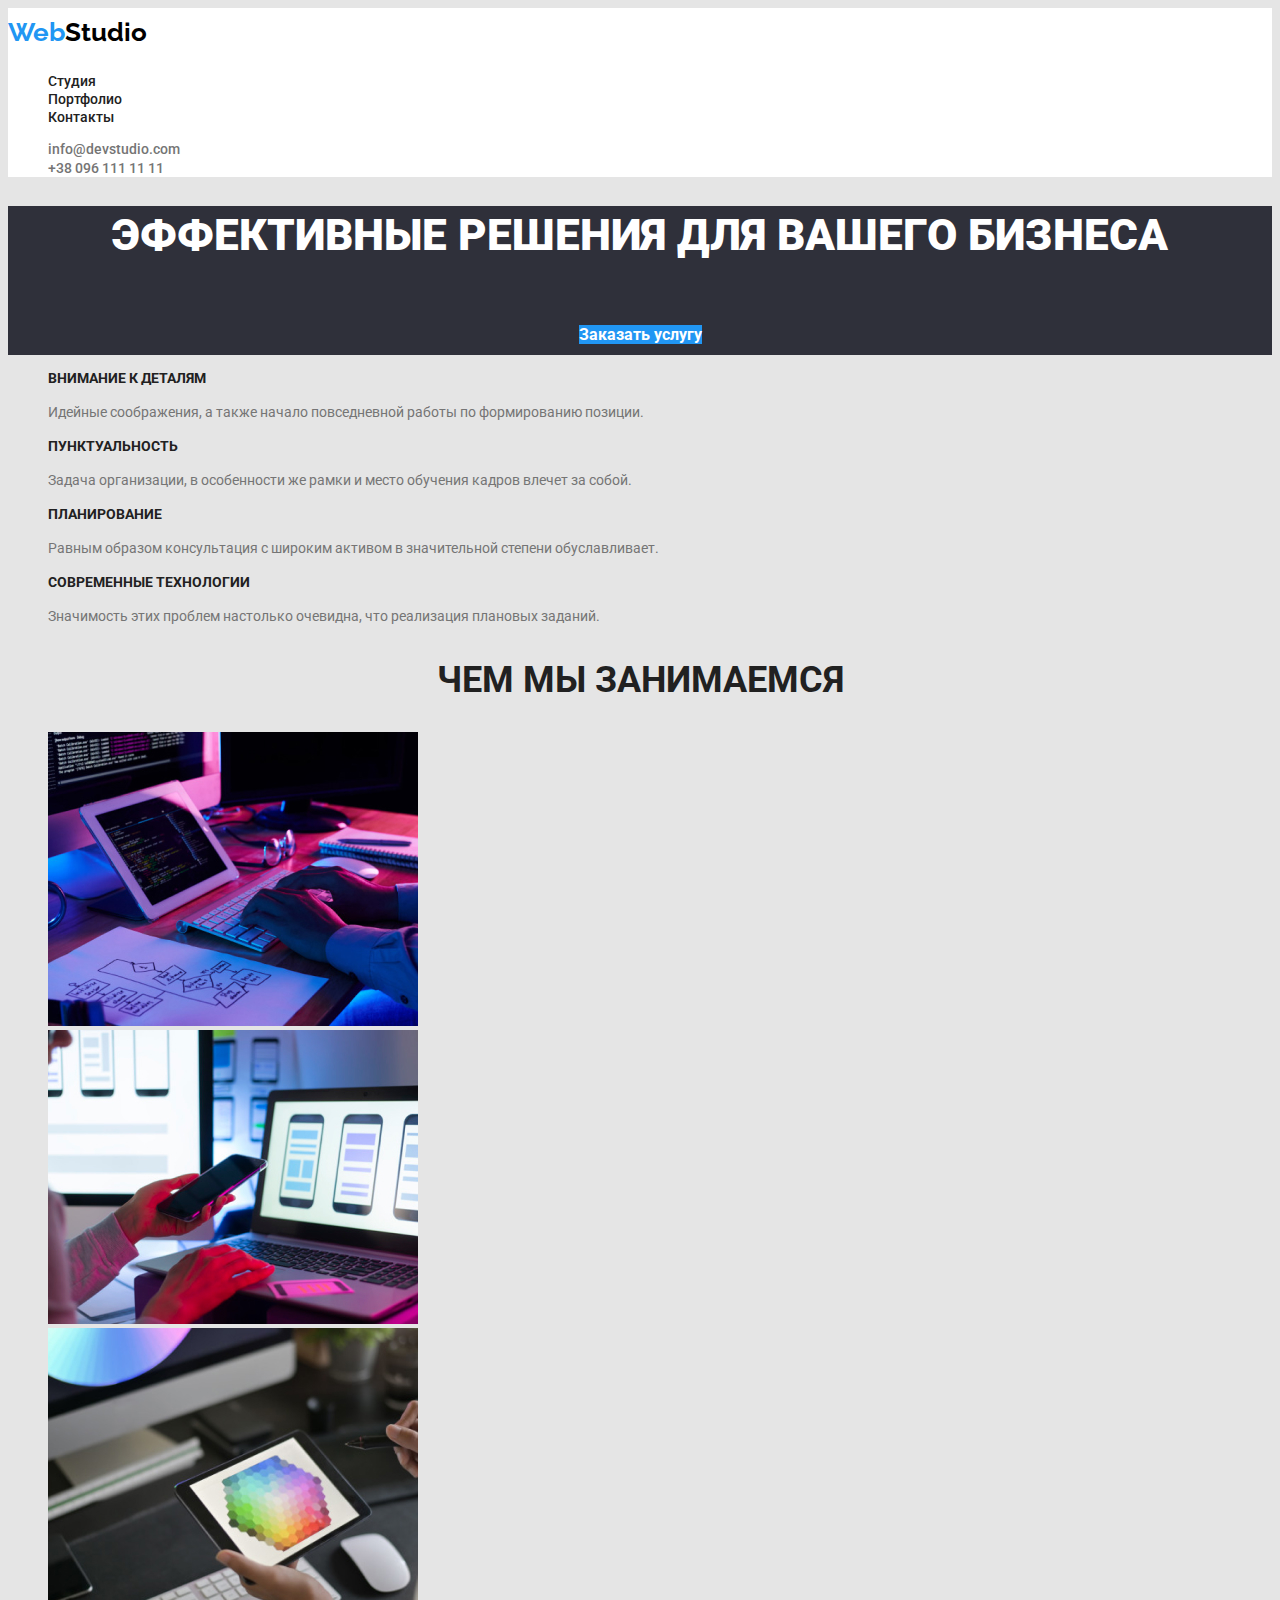
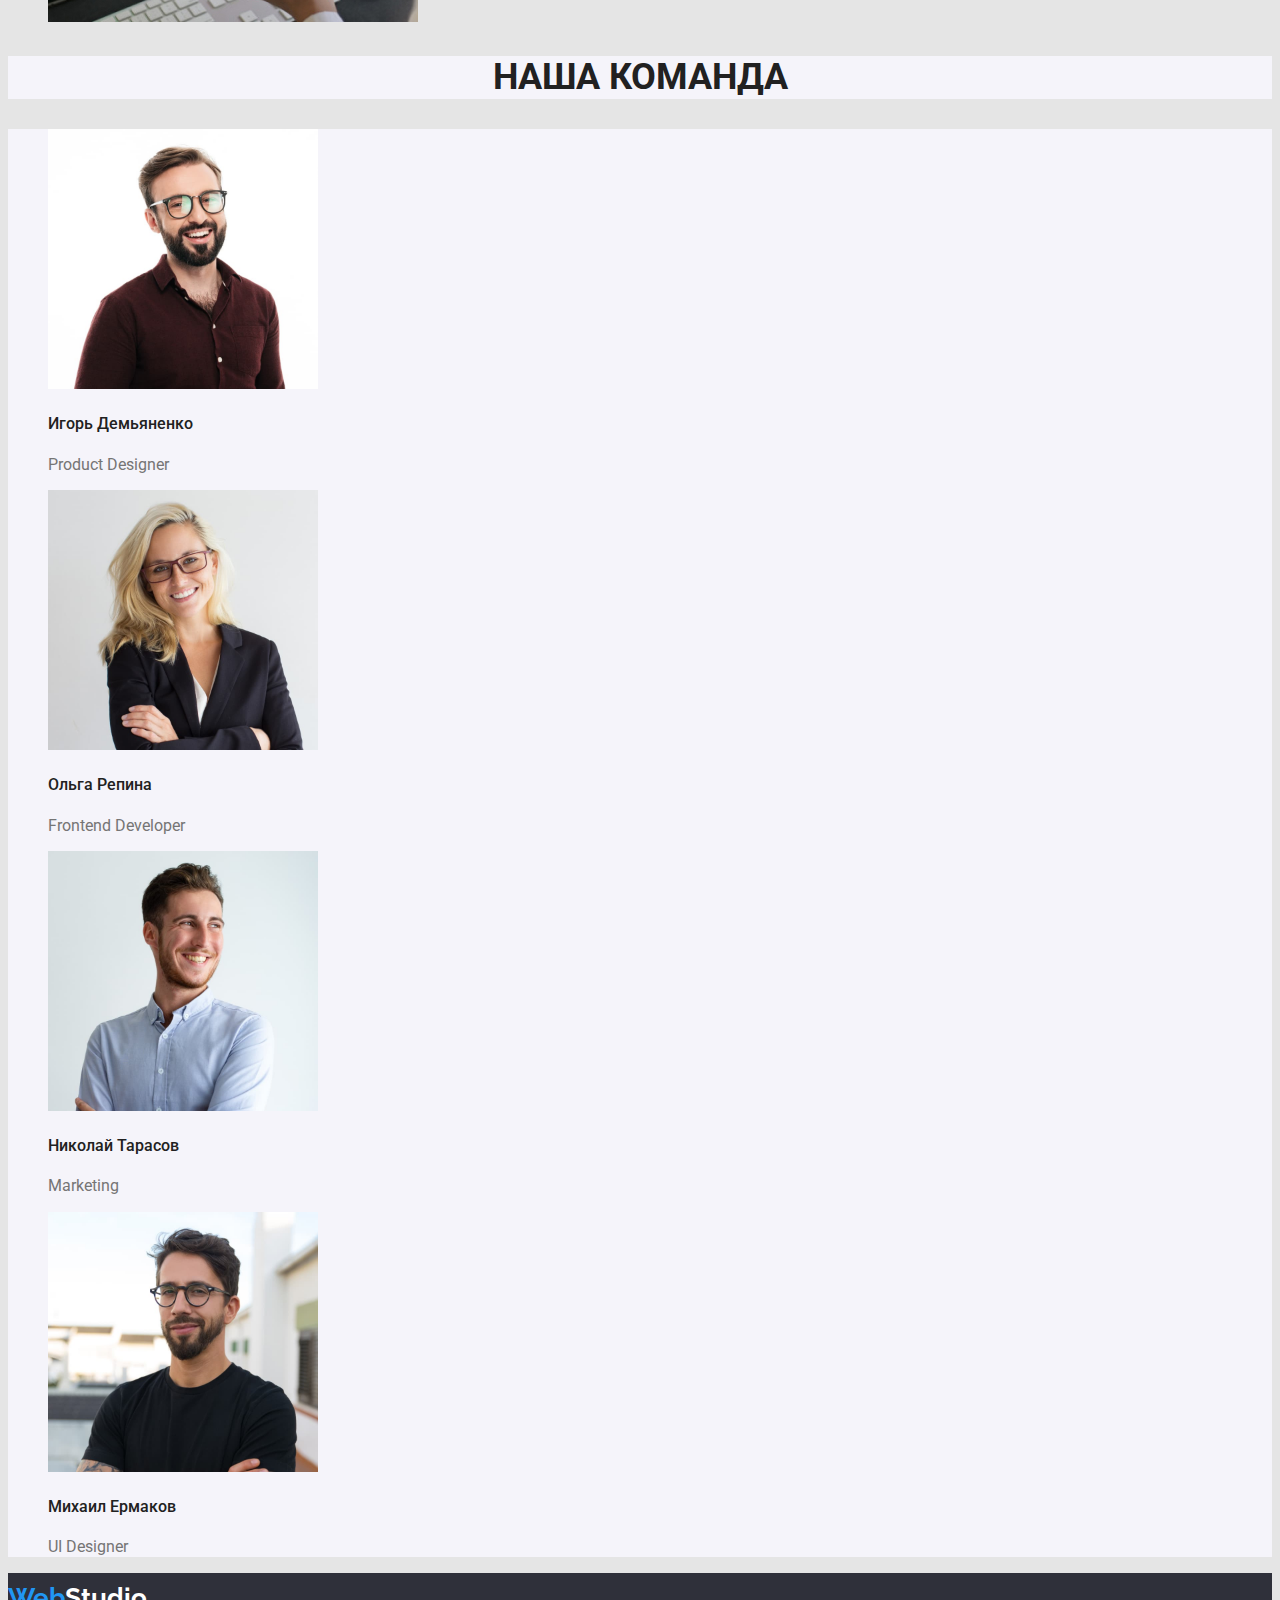
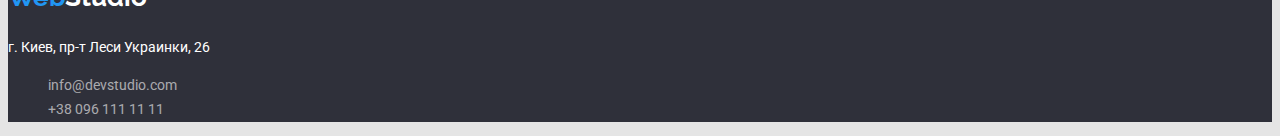
==== index.html @ ae215263 "clone" ====
<!DOCTYPE html>
<html lang="en">
<head>
    <meta charset="UTF-8">
    <meta name="viewport" content="width=device-width, initial-scale=1.0">
    <link rel="preconnect" href="https://fonts.gstatic.com">
    <link href="https://fonts.googleapis.com/css2?family=Roboto:wght@400;500;700;900&display=swap" rel="stylesheet">
    <link rel="preconnect" href="https://fonts.gstatic.com">
    <link href="https://fonts.googleapis.com/css2?family=Raleway:wght@700&display=swap" rel="stylesheet">
    <link rel="stylesheet" href="./css/main.css">
    <title>Document</title>
</head>
<body class="body">
    <!--main container-->
 
    <header class="page-header">
        
       <nav>
         <a href="./index.html" class="logo"><span class="logo-word"> Web</span>Studio</a>

            <ul>
                    
                 <li><a class="link" href="./index.html"> Студия</a></li>  
                 <li><a class="link" href="./portfolio.html"> Портфолио</a></li> 
                 <li><a class="link" href="#">Контакты</a> </li>
             </ul>

      </nav>


            <ul>
             <li><a class="link nav" href="mailto:info@devstudio.com"> info@devstudio.com</a></li>
             <li><a class="link nav" href="tel:+380961111111"> +38 096 111 11 11</a></li>
            </ul>

    </header>


    <main>
                 <!--hero-->
                
         <section class="hero">
         <h1 class="title-hero">ЭФФЕКТИВНЫЕ РЕШЕНИЯ ДЛЯ ВАШЕГО БИЗНЕСА</h1>
          <a class="hero-link" href="#">Заказать услугу</a>
         </section>

       
                  <section class="tasks">
                      <h2 class="visually-hidden">Приоритеты</h2>
                      <ul >
       
                           <li>
                           <h3 class="title-tasks">Внимание к деталям</h3>
                           <p class="main-task">Идейные соображения, а также начало повседневной работы по формированию позиции.</p>
                           </li>
       
       
                           <li>
                           <h3 class="title-tasks">Пунктуальность</h3>
                           <p class="main-task">Задача организации, в особенности же рамки и место обучения кадров влечет за собой.</p>
                           </li>
       
                           <li>
                           <h3 class="title-tasks">Планирование</h3>
                           <p class="main-task">Равным образом консультация с широким активом в значительной степени обуславливает.</p>
                           </li>
       
                           <li>
                           <h3 class="title-tasks">Современные технологии</h3>
                           <p class="main-task">Значимость этих проблем настолько очевидна, что реализация плановых заданий.</p>
                           </li>
       
                           
                      </ul>
                  </section>
       
                     
       
       
                <section>
                    <h2 class="title">Чем мы занимаемся</h2>
                    <ul>
                    <li><img src="./images/box-1.jpg" alt="main tasks" width="370"></li>
                    <li><img src="./images/box-2.jpg" alt="main tasks" width="370"></li>
                    <li><img src="./images/box-3.jpg" alt="main tasks" width="370"></li>

                </ul>
       
                </section>
             
                <!--team-->
                
                    <h2 class="title team">Наша команда</h2>
       
                       <section class="title-team">
                           <ul>
                           
                               <li>
                               <img src="./images/Игорь-Демьяненко.jpg" alt="team card" width="270">
                               <h4 class="team-name">Игорь Демьяненко</h4>
                               <p class="team-job">Product Designer</p>
                              </li>
       
                              <li>
                               <img src="./images/Ольга-Репина.jpg" alt="team card" width="270">
                               <h4 class="team-name">Ольга Репина</h4>
                               <p class="team-job">Frontend Developer</p>
                              </li>
       
                              <li>
                               <img src="./images/Николай-Тарасов.jpg" alt="team card" width="270">
                               <h4 class="team-name">Николай Тарасов</h4>
                               <p class="team-job">Marketing</p>
                               </li>
       
                               <li>
                               <img src="./images/Михаил-Ермаков.jpg" alt="team card" width="270">
                               <h4 class="team-name">Михаил Ермаков</h4>
                               <p class="team-job">UI Designer</p>
                              </li>
       
                          </ul>
       
                        </section>


    </main>
 <!--basement-->
    <footer class="basement">

        
        <a href="./index.html" class="logo-basement"><span class="logo-word"> Web</span>Studio</a>

            <address>
                 
                 <p><a class="address" href="#">г. Киев, пр-т Леси Украинки, 26 </a></p>
                 
            </address>
            
            <ul>      
              <li> <a class="info" href="mailto:info@devstudio.com"> info@devstudio.com</a></li>
              
              <li> <a class="info" href="tel:+380961111111"> +38 096 111 11 11</a>   </li>      
             </ul>    
            
             
   </footer>

    
</body>
</html>
---- css/main.css ----
/* 
headder background: #FFFFFF;
body background: #E5E5E5;
team background: #F5F4FA;
footer background: #2F303A;
заголовки  background: #212121;
описание background: #757575;
logo background: #2196F3;
background: #2F303A;
hover,focus: #2196F3


*/

:root {
  --main-color-body: #E5E5E5;
  --main-color-title: #212121;  
  --main-color-text: #757575;
  --main-color-header: #FFFFFF;
  --main-color-footer: #2F303A;
  --hover-focus: #2196F3;
  --team-bcg: #F5F4FA;
}


/* body */
.body {
  background-color: var(--main-color-body);
  color: var(--main-color-title);
  font-family: Roboto, sans-serif;

}

.visually-hidden {
  position: absolute;
  width: 1px;
  height: 1px;
  margin: -1px;
  border: 0;
  padding: 0;
  
  white-space: nowrap;
  clip-path: inset(100%);
  clip: rect(0 0 0 0);
  overflow: hidden;
}

ul {
  list-style: none;
}

/* header */
.page-header {
  background-color: var(--main-color-header);
    
  font-weight: 500;
  font-size: 14px;
  line-height: 1.3;
}

.link {
  color: var(--main-color-title);
  text-decoration: none;
  font-family: Roboto, sans-serif;
}

.nav {
  color: var(--main-color-text);
}

.link:hover, .link:focus {
  color: var(--hover-focus);
}

.logo {
  color: #000000;
  font-family: Raleway, sans-serif;
  font-weight: 700;
  font-size: 26px;
  line-height: 1.92;
  text-decoration: none;
}

.logo-word {
  color: var(--hover-focus);
}

/* footer */
.basement {
  background-color: var(--main-color-footer);

  font-weight: 400;
  font-size: 14px;
  line-height: 1.71;
 
}

.address {
  color: var(--main-color-header);
  
  font-size: 14px;
  line-height: 1.71;
  font-style: normal;
  text-decoration: none;
}
  
.info {
  color: rgba(255, 255, 255, 0.6);

  font-size: 14px;
  line-height: 1.71;
  text-decoration: none;
}
.logo-basement {
  color: #FFFFFF;
  font-family: Raleway, sans-serif;
  font-weight: 700;
  font-size: 26px;
  line-height: 1.92;
  text-decoration: none;
}

/* main */
.hero,
.title-hero {
  color: var(--main-color-header);
  background-color: #2F303A;
 
  font-family: 'Roboto', sans-serif;

  font-weight: 900;
  font-size: 44px;
  line-height: 1.36;
  text-align: center
}
.team {
  background-color: var(--team-bcg);
}

.button {
  color: var(--main-color-header);
  background-color: var(--hover-focus);
 
  font-weight: bold;
  font-size: 16px;
  line-height: 1.87;
 
}

.hero-link {
  color: var(--main-color-header);
  background-color: var(--hover-focus);
 
  font-weight: bold;
  font-size: 16px;
  line-height: 1.87;
  text-decoration: none;
}

.title {
  font-weight: 700;
  font-size: 36px;
  line-height: 1.2;
  text-align: center;

  text-transform: uppercase;
}

.title-tasks {
  font-weight: 700;
  font-size: 14px;
  line-height: 1.14;

  text-transform: uppercase;
}

.main-task {
  color: var(--main-color-text);

  font-weight: 400;
  font-size: 14px;
  line-height: 1.71;
}

.title-team {
  background-color: var(--team-bcg);
}

.team-name {
  font-weight: 500;
  font-size: 16px;
  line-height: 1.2;
}

.team-job {
  color: var(--main-color-text);

  font-size: 16px;
  line-height: 1.2;
}

.btn:hover, .btn:focus {
color: var(--main-color-header) ;
background-color: var(--hover-focus);
}

.btn {
  color: var(--main-color-title);
  background-color: var(--team-bcg);
  text-align: center;
  font-weight: 500;
  font-size: 16px;
  line-height: 1.62;
  font-family: Roboto, sans-serif;
}

.title-works {
  color: var(--main-color-title);
  font-weight: 700;
  font-size: 18px;
  line-height: 2;
}
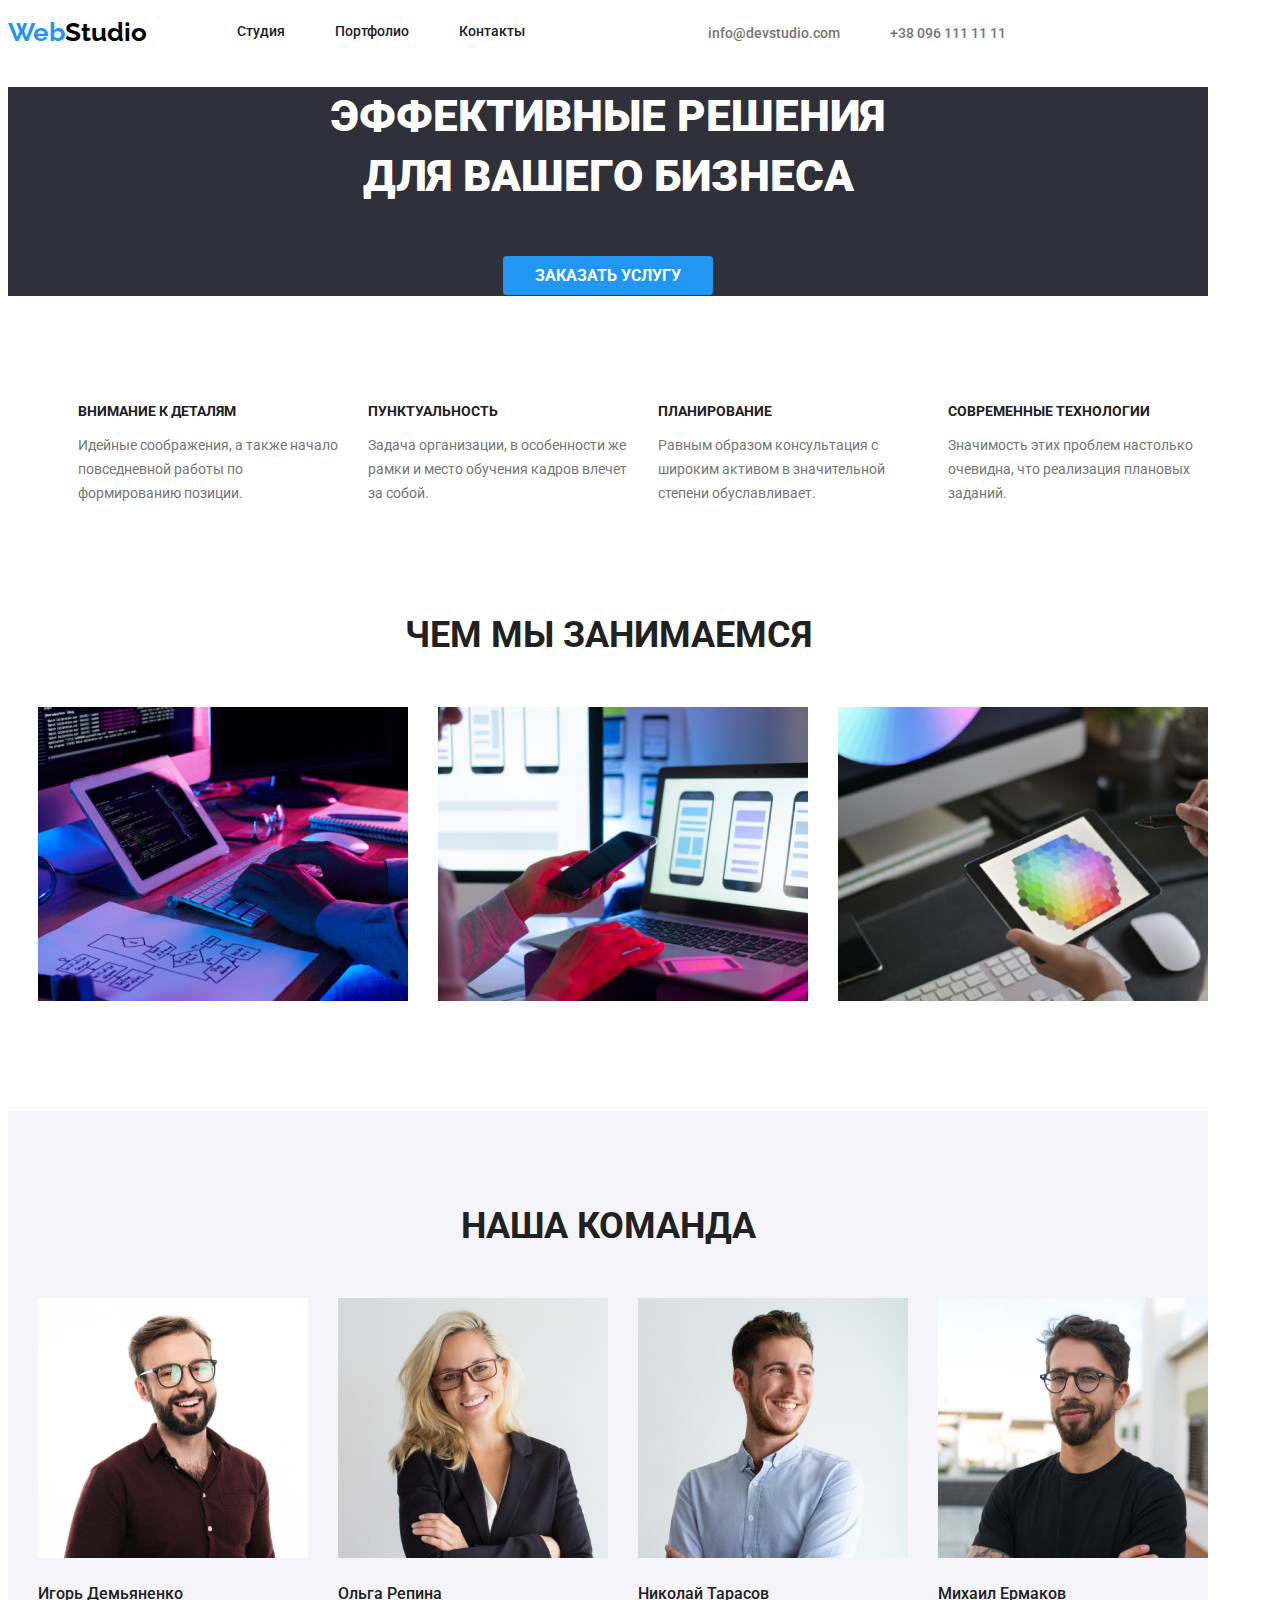
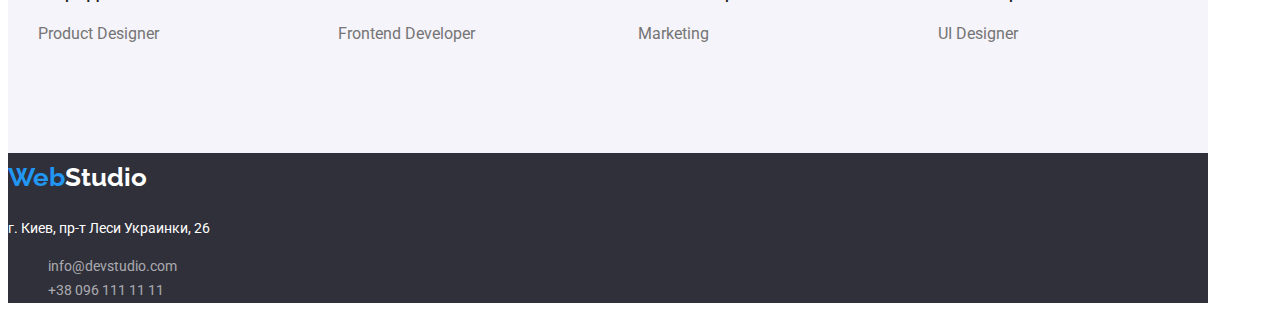
==== commit e253c01e: "all style for index" ====
--- a/index.html
+++ b/index.html
@@ -15,22 +15,22 @@
  
     <header class="page-header">
         
-       <nav>
+       <nav class="main-nav">
          <a href="./index.html" class="logo"><span class="logo-word"> Web</span>Studio</a>
 
-            <ul>
+            <ul class="site-nav">
                     
                  <li><a class="link" href="./index.html"> Студия</a></li>  
                  <li><a class="link" href="./portfolio.html"> Портфолио</a></li> 
                  <li><a class="link" href="#">Контакты</a> </li>
-             </ul>
+           </ul>
 
       </nav>
 
 
-            <ul>
-             <li><a class="link nav" href="mailto:info@devstudio.com"> info@devstudio.com</a></li>
-             <li><a class="link nav" href="tel:+380961111111"> +38 096 111 11 11</a></li>
+            <ul class="site-nav nav-auth">
+             <li><a class="link auth" href="mailto:info@devstudio.com"> info@devstudio.com</a></li>
+             <li><a class="link auth" href="tel:+380961111111"> +38 096 111 11 11</a></li>
             </ul>
 
     </header>
@@ -40,32 +40,32 @@
                  <!--hero-->
                 
          <section class="hero">
-         <h1 class="title-hero">ЭФФЕКТИВНЫЕ РЕШЕНИЯ ДЛЯ ВАШЕГО БИЗНЕСА</h1>
+         <h1 class="title-hero">Эффективные решения <br> для вашего бизнеса</h1>
           <a class="hero-link" href="#">Заказать услугу</a>
          </section>
 
        
                   <section class="tasks">
                       <h2 class="visually-hidden">Приоритеты</h2>
-                      <ul >
+                      <ul class="display-tasks">
        
-                           <li>
+                           <li class="priority-tasks">
                            <h3 class="title-tasks">Внимание к деталям</h3>
                            <p class="main-task">Идейные соображения, а также начало повседневной работы по формированию позиции.</p>
                            </li>
        
        
-                           <li>
+                           <li class="priority-tasks">
                            <h3 class="title-tasks">Пунктуальность</h3>
                            <p class="main-task">Задача организации, в особенности же рамки и место обучения кадров влечет за собой.</p>
                            </li>
        
-                           <li>
+                           <li class="priority-tasks">
                            <h3 class="title-tasks">Планирование</h3>
                            <p class="main-task">Равным образом консультация с широким активом в значительной степени обуславливает.</p>
                            </li>
        
-                           <li>
+                           <li class="priority-tasks">
                            <h3 class="title-tasks">Современные технологии</h3>
                            <p class="main-task">Значимость этих проблем настолько очевидна, что реализация плановых заданий.</p>
                            </li>
@@ -77,44 +77,44 @@
                      
        
        
-                <section>
+                <section class="works">
                     <h2 class="title">Чем мы занимаемся</h2>
-                    <ul>
-                    <li><img src="./images/box-1.jpg" alt="main tasks" width="370"></li>
-                    <li><img src="./images/box-2.jpg" alt="main tasks" width="370"></li>
-                    <li><img src="./images/box-3.jpg" alt="main tasks" width="370"></li>
+                    <ul class="display-works">
+                    <li class="work"><img src="./images/box-1.jpg" alt=""></li>
+                    <li class="work"><img src="./images/box-2.jpg" alt=""></li>
+                    <li class="work"><img src="./images/box-3.jpg" alt=""></li>
 
                 </ul>
        
                 </section>
              
                 <!--team-->
-                
-                    <h2 class="title team">Наша команда</h2>
        
-                       <section class="title-team">
-                           <ul>
+                       <section class="container-team">
+                        <h2 class="team">Наша команда</h2>
                            
-                               <li>
-                               <img src="./images/Игорь-Демьяненко.jpg" alt="team card" width="270">
+                            <ul class="title-team">
+                           
+                               <li class="teamates">
+                               <img src="./images/Игорь-Демьяненко.jpg" alt="" width="270">
                                <h4 class="team-name">Игорь Демьяненко</h4>
                                <p class="team-job">Product Designer</p>
                               </li>
        
-                              <li>
-                               <img src="./images/Ольга-Репина.jpg" alt="team card" width="270">
+                              <li class="teamates">
+                               <img src="./images/Ольга-Репина.jpg" alt="" width="270">
                                <h4 class="team-name">Ольга Репина</h4>
                                <p class="team-job">Frontend Developer</p>
                               </li>
        
-                              <li>
-                               <img src="./images/Николай-Тарасов.jpg" alt="team card" width="270">
+                              <li class="teamates">
+                               <img src="./images/Николай-Тарасов.jpg" alt="" width="270">
                                <h4 class="team-name">Николай Тарасов</h4>
                                <p class="team-job">Marketing</p>
                                </li>
        
-                               <li>
-                               <img src="./images/Михаил-Ермаков.jpg" alt="team card" width="270">
+                               <li class="teamates">
+                               <img src="./images/Михаил-Ермаков.jpg" alt="" width="270">
                                <h4 class="team-name">Михаил Ермаков</h4>
                                <p class="team-job">UI Designer</p>
                               </li>
--- a/css/main.css
+++ b/css/main.css
@@ -22,15 +22,6 @@
   --team-bcg: #F5F4FA;
 }
 
-
-/* body */
-.body {
-  background-color: var(--main-color-body);
-  color: var(--main-color-title);
-  font-family: Roboto, sans-serif;
-
-}
-
 .visually-hidden {
   position: absolute;
   width: 1px;
@@ -49,6 +40,17 @@
   list-style: none;
 }
 
+/* body */
+.body {
+  background-color: var(--main-color-header);
+  color: var(--main-color-title);
+  font-family: Roboto, sans-serif;
+
+  width: 1200px;
+}
+
+
+
 /* header */
 .page-header {
   background-color: var(--main-color-header);
@@ -56,16 +58,36 @@
   font-weight: 500;
   font-size: 14px;
   line-height: 1.3;
+  display: flex;
+  align-items:  center;
+}
+.main-nav {
+  display: flex;
+  margin-right: 93px;
 }
 
 .link {
+ 
   color: var(--main-color-title);
   text-decoration: none;
   font-family: Roboto, sans-serif;
-}
-
-.nav {
+  margin-left: 50px;
+  
+}
+
+.site-nav{
+  display: flex;
+  margin-right: auto;
+}
+
+.nav-auth{
+  justify-content: flex-end;
+}
+.auth {
   color: var(--main-color-text);
+ 
+  
+ 
 }
 
 .link:hover, .link:focus {
@@ -85,6 +107,8 @@
   color: var(--hover-focus);
 }
 
+
+
 /* footer */
 .basement {
   background-color: var(--main-color-footer);
@@ -93,6 +117,7 @@
   font-size: 14px;
   line-height: 1.71;
  
+ 
 }
 
 .address {
@@ -111,6 +136,7 @@
   line-height: 1.71;
   text-decoration: none;
 }
+
 .logo-basement {
   color: #FFFFFF;
   font-family: Raleway, sans-serif;
@@ -119,6 +145,8 @@
   line-height: 1.92;
   text-decoration: none;
 }
+
+
 
 /* main */
 .hero,
@@ -131,7 +159,9 @@
   font-weight: 900;
   font-size: 44px;
   line-height: 1.36;
-  text-align: center
+  text-align: center;
+  /* width: 1600px;  */
+  text-transform: uppercase;
 }
 .team {
   background-color: var(--team-bcg);
@@ -155,6 +185,15 @@
   font-size: 16px;
   line-height: 1.87;
   text-decoration: none;
+
+  border-radius: 4px;
+ padding: 10px 32px;
+}
+
+.display-tasks,
+.display-works {
+  display: flex;
+
 }
 
 .title {
@@ -164,14 +203,32 @@
   text-align: center;
 
   text-transform: uppercase;
-}
+
+  margin: 0;
+  padding-top: 94px;
+}
+
+.display-tasks {
+  padding-top: 94px;
+  margin: 0;
+
+}
+
+.priority-tasks {
+ 
+  margin-left: 30px;
+  width: 270px;
+  flex-direction: row; 
+}
+
 
 .title-tasks {
   font-weight: 700;
   font-size: 14px;
   line-height: 1.14;
-
+  margin-bottom: 10px;
   text-transform: uppercase;
+  
 }
 
 .main-task {
@@ -182,8 +239,50 @@
   line-height: 1.71;
 }
 
+.display-works {
+  padding: 0;
+  margin-top: 50px;
+  padding-bottom: 94px;
+}
+
+.work{
+  margin-left: 30px;
+  display: flex; 
+}
+
+
+.container-team {
+  background-color: var(--team-bcg);
+}
+
+.team {
+ 
+ margin: 0;
+
+ font-weight: 700;
+ font-size: 36px;
+ line-height: 1.2;
+ text-align: center;
+
+ text-transform: uppercase;
+ padding-top: 94px;
+
+ 
+}
+
 .title-team {
   background-color: var(--team-bcg);
+ display: flex;
+  padding: 0;
+  margin: 0;
+  padding-top: 50px ; 
+  padding-bottom: 94px;
+}
+
+.teamates {
+  display: block;
+  margin-left: 30px;
+ 
 }
 
 .team-name {
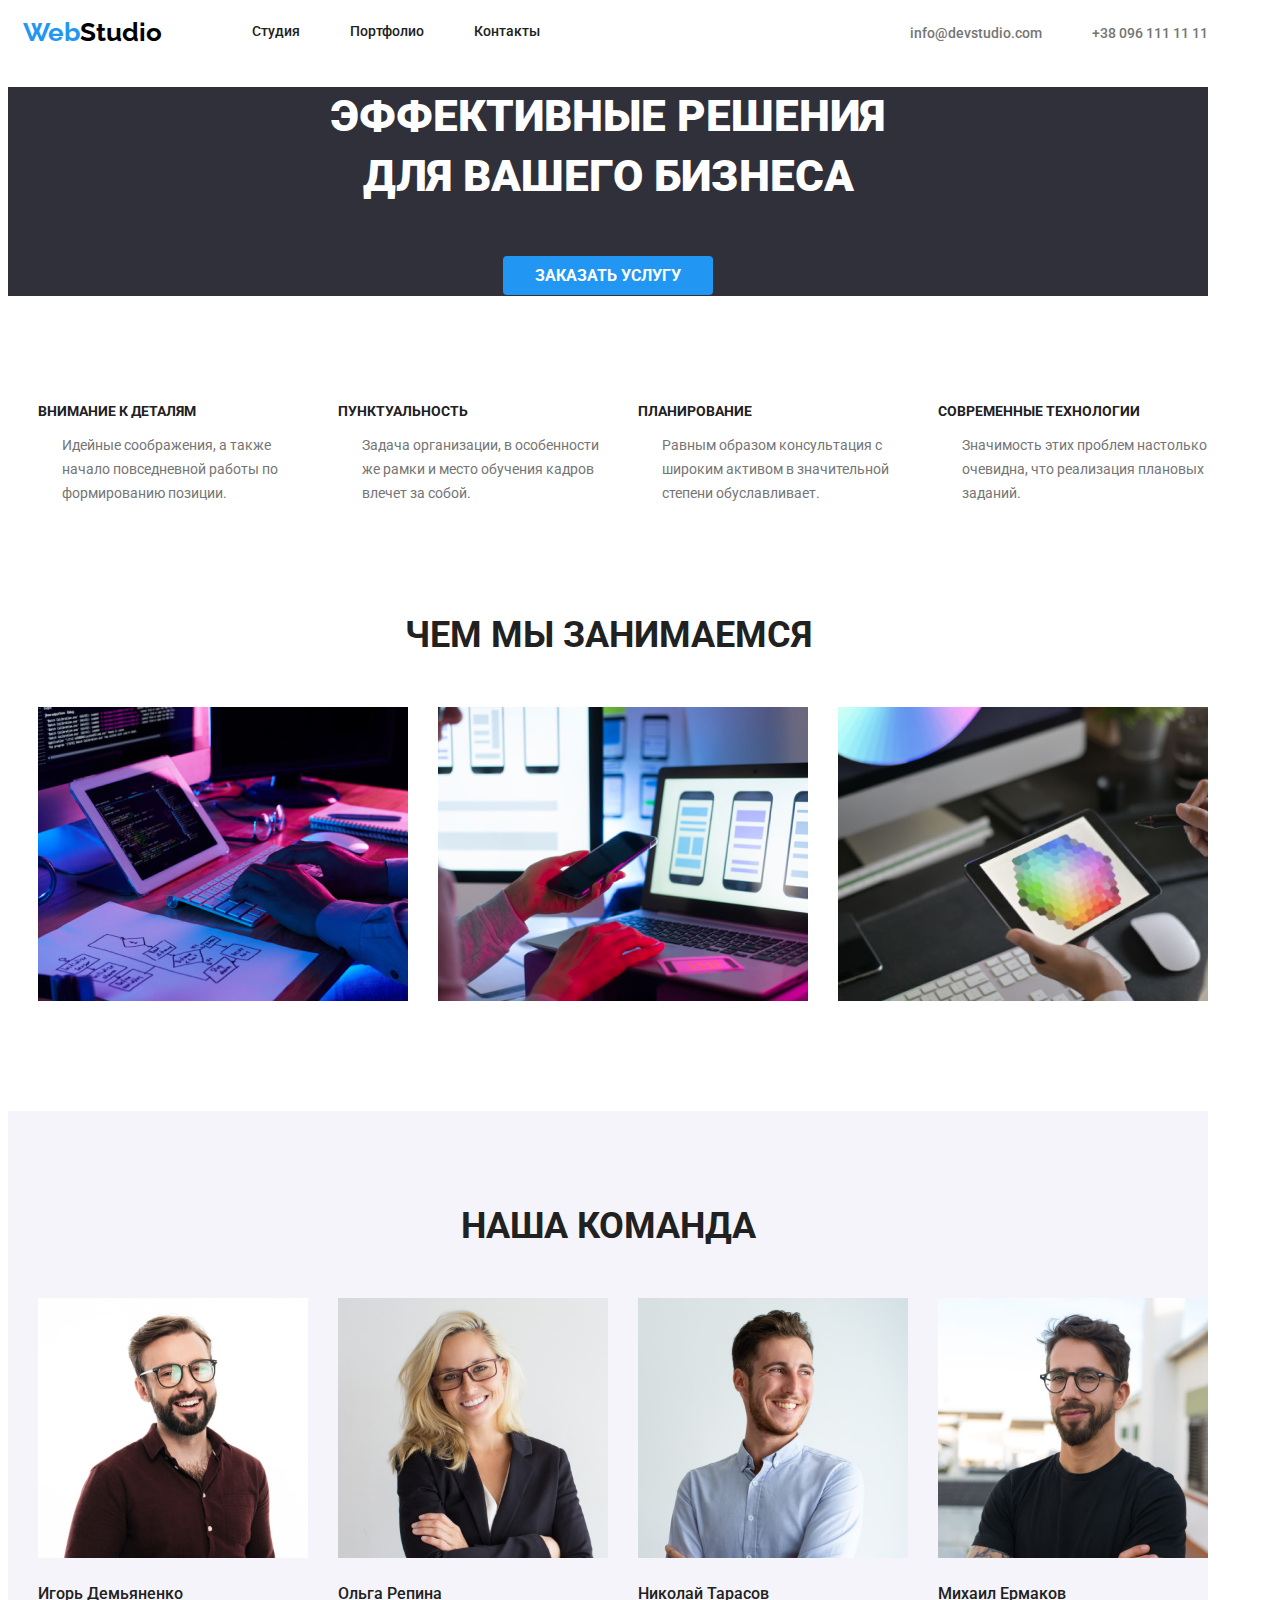
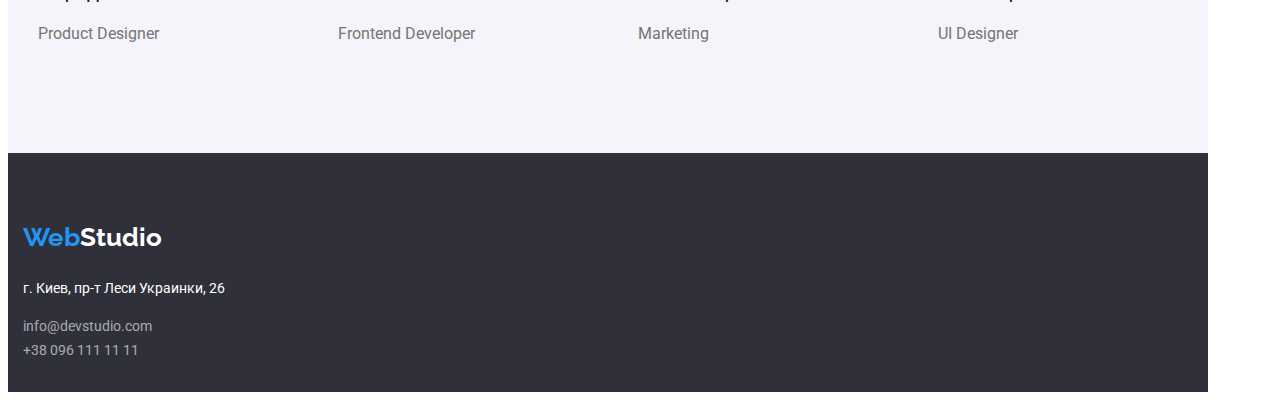
==== commit 80444bf8: "css-portfolio" ====
--- a/index.html
+++ b/index.html
@@ -137,7 +137,7 @@
                  
             </address>
             
-            <ul>      
+            <ul class="info-nav">      
               <li> <a class="info" href="mailto:info@devstudio.com"> info@devstudio.com</a></li>
               
               <li> <a class="info" href="tel:+380961111111"> +38 096 111 11 11</a>   </li>      
--- a/css/main.css
+++ b/css/main.css
@@ -77,12 +77,15 @@
 
 .site-nav{
   display: flex;
-  margin-right: auto;
+  
 }
 
 .nav-auth{
   justify-content: flex-end;
-}
+  margin: 0;
+  margin-left: auto;
+}
+
 .auth {
   color: var(--main-color-text);
  
@@ -101,6 +104,8 @@
   font-size: 26px;
   line-height: 1.92;
   text-decoration: none;
+  
+  padding-left: 15px;
 }
 
 .logo-word {
@@ -117,7 +122,9 @@
   font-size: 14px;
   line-height: 1.71;
  
- 
+  padding: 15px; 
+  padding-top: 60px;
+
 }
 
 .address {
@@ -128,13 +135,18 @@
   font-style: normal;
   text-decoration: none;
 }
-  
+
+.info-nav {
+  padding: 0;  
+}
+
 .info {
   color: rgba(255, 255, 255, 0.6);
 
   font-size: 14px;
   line-height: 1.71;
   text-decoration: none;
+ 
 }
 
 .logo-basement {
@@ -144,6 +156,7 @@
   font-size: 26px;
   line-height: 1.92;
   text-decoration: none;
+  
 }
 
 
@@ -209,8 +222,10 @@
 }
 
 .display-tasks {
+  padding: 0;
   padding-top: 94px;
   margin: 0;
+
 
 }
 
@@ -246,7 +261,7 @@
 }
 
 .work{
-  margin-left: 30px;
+  padding-left: 30px;
   display: flex; 
 }
 
@@ -298,6 +313,18 @@
   line-height: 1.2;
 }
 
+/* portfolio */
+
+
+
+.btn-nav {
+  display: flex;
+  justify-content: center;
+  padding-top: 94px;
+
+}
+
+
 .btn:hover, .btn:focus {
 color: var(--main-color-header) ;
 background-color: var(--hover-focus);
@@ -311,6 +338,14 @@
   font-size: 16px;
   line-height: 1.62;
   font-family: Roboto, sans-serif;
+
+  margin-left: 8px;
+  border-radius: 4px;
+  padding: 6px 22px;
+
+  display: flex;
+  align-items:  center;
+
 }
 
 .title-works {
@@ -319,3 +354,28 @@
   font-size: 18px;
   line-height: 2;
 }
+
+.flex-contaner {
+  display: flex;
+  flex-wrap: wrap;
+  padding: 15px;
+  margin-bottom: 94px;
+}
+
+.flex-element {
+  width: 370px;
+  margin-right: 30px;
+  margin-top: 34px;
+ 
+/* 
+  border: 1px solid #EEEEEE; */
+}
+
+.flex-element:nth-child(3n) {
+  margin-right: 0;
+}
+
+.title-works,
+.main-task {
+  padding-left: 24px  ;
+}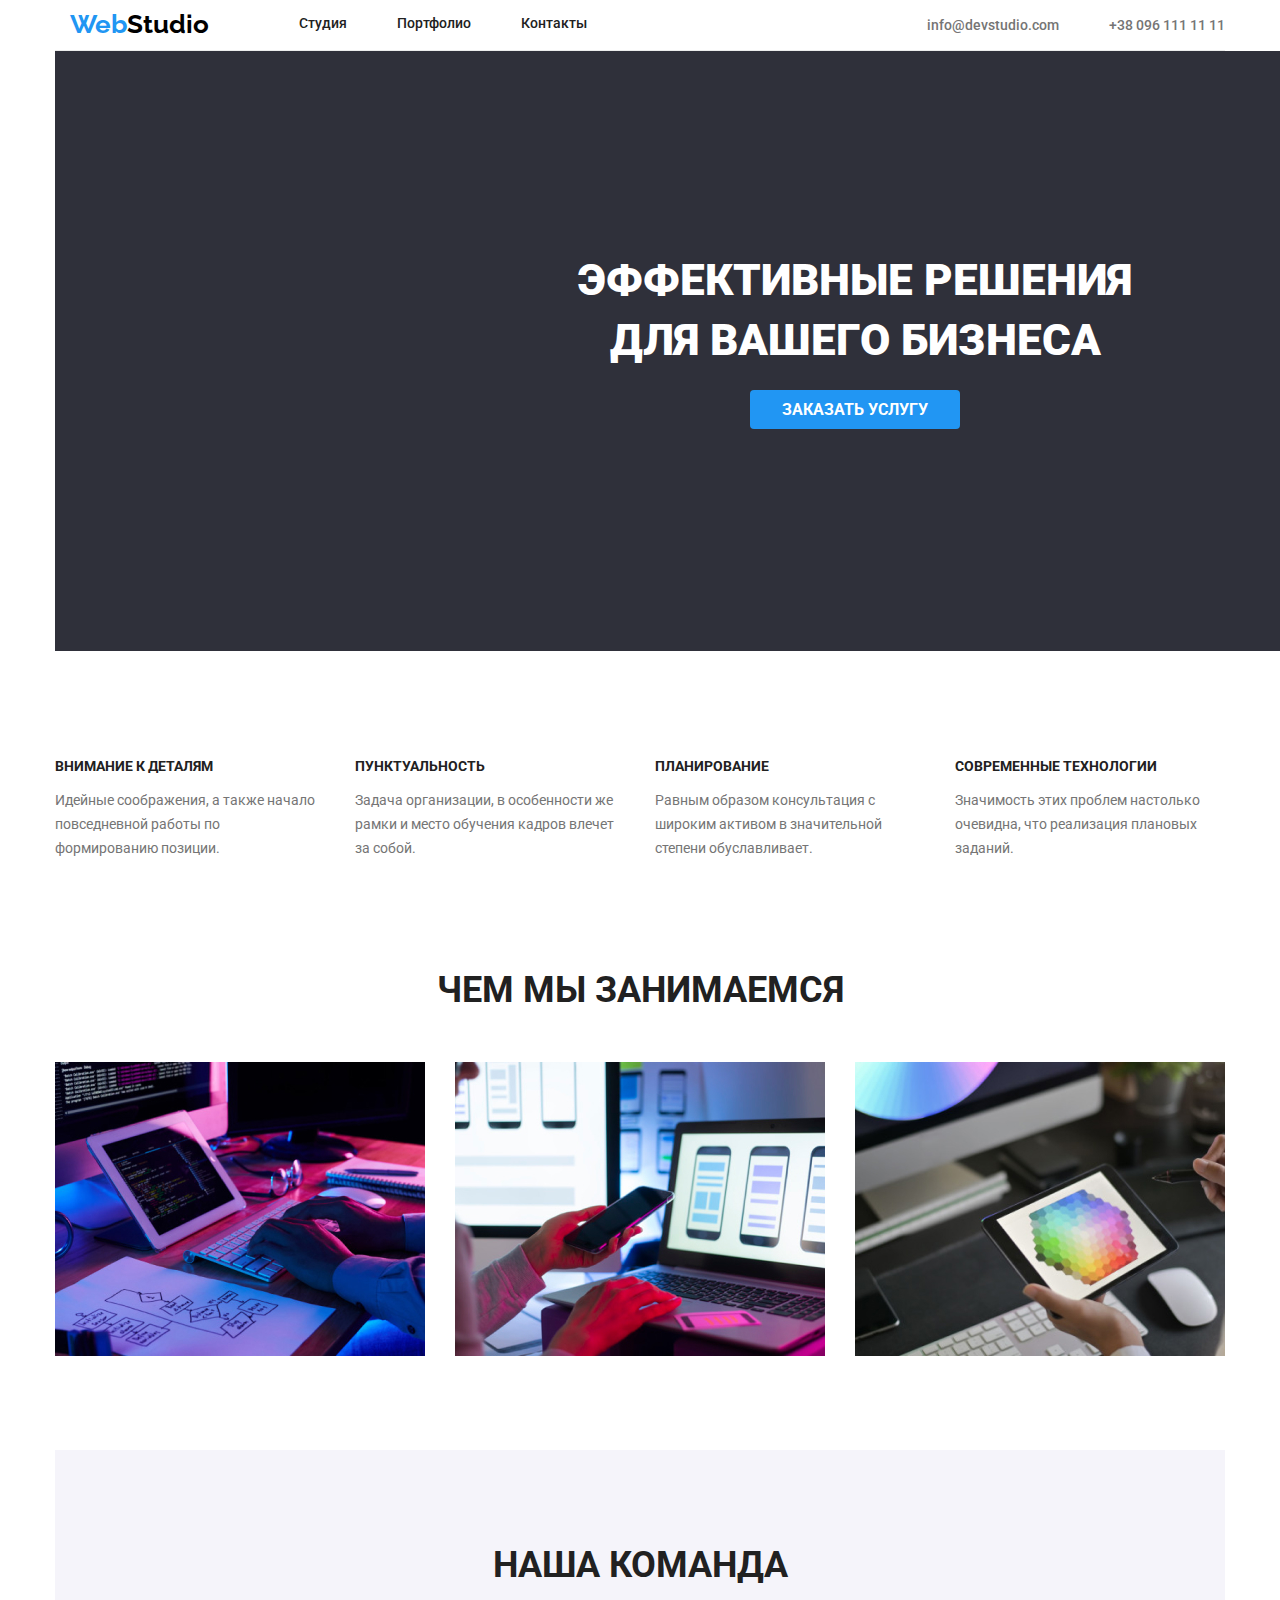
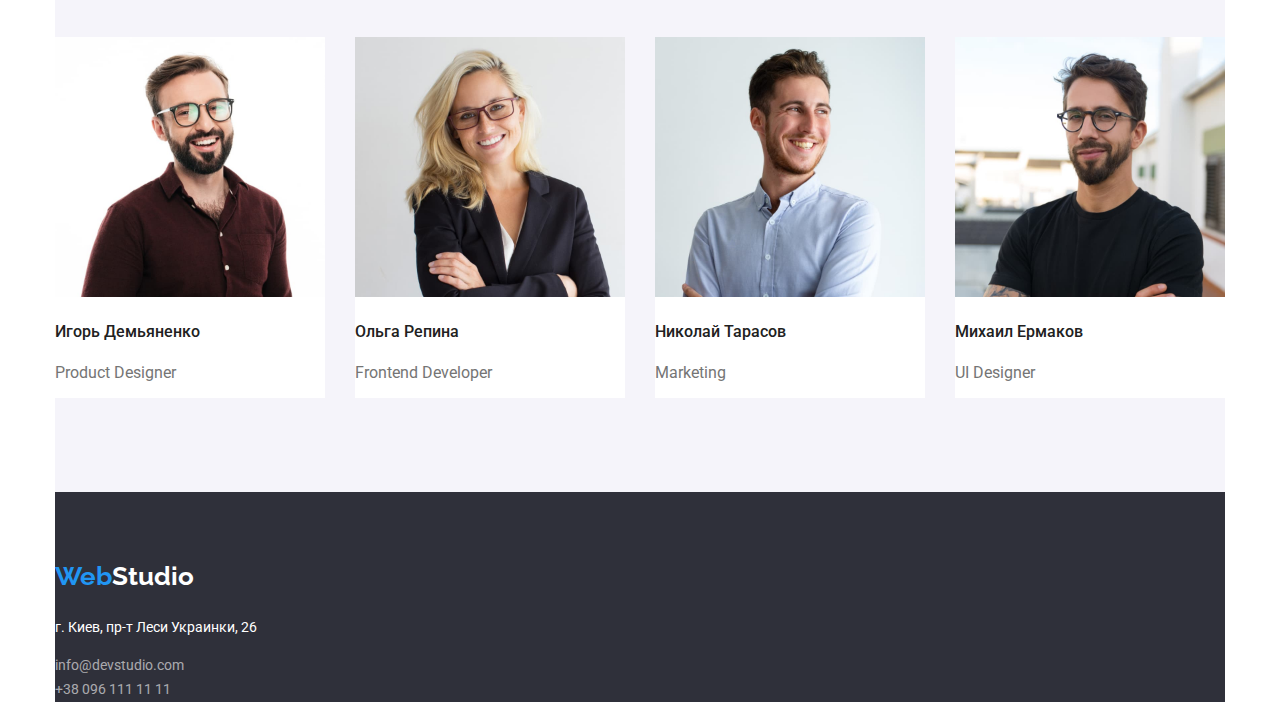
==== commit 3b818107: "1" ====
--- a/index.html
+++ b/index.html
@@ -90,7 +90,7 @@
              
                 <!--team-->
        
-                       <section class="container-team">
+                       <section class="container-team ">
                         <h2 class="team">Наша команда</h2>
                            
                             <ul class="title-team">
--- a/css/main.css
+++ b/css/main.css
@@ -46,7 +46,10 @@
   color: var(--main-color-title);
   font-family: Roboto, sans-serif;
 
-  width: 1200px;
+  width: 1170px;
+  margin: 0 auto;
+  padding: 0 15px;
+
 }
 
 
@@ -60,10 +63,15 @@
   line-height: 1.3;
   display: flex;
   align-items:  center;
-}
+border-bottom: 1px solid #ECECEC;
+}
+
 .main-nav {
   display: flex;
   margin-right: 93px;
+}
+.site-nav .link.current {
+  color: var(--hover-focus);
 }
 
 .link {
@@ -122,8 +130,8 @@
   font-size: 14px;
   line-height: 1.71;
  
-  padding: 15px; 
   padding-top: 60px;
+
 
 }
 
@@ -173,8 +181,21 @@
   font-size: 44px;
   line-height: 1.36;
   text-align: center;
-  /* width: 1600px;  */
+  justify-content: center;
+  margin: 0;
+
+ 
   text-transform: uppercase;
+}
+
+.title-hero {
+  padding-top: 200px;
+  
+}
+.hero{
+  width: 1600px; 
+  min-height: 600px;
+  align-items: center;
 }
 .team {
   background-color: var(--team-bcg);
@@ -199,6 +220,7 @@
   line-height: 1.87;
   text-decoration: none;
 
+  margin-top: 30px;  
   border-radius: 4px;
  padding: 10px 32px;
 }
@@ -206,6 +228,7 @@
 .display-tasks,
 .display-works {
   display: flex;
+  margin: 0;
 
 }
 
@@ -235,6 +258,10 @@
   width: 270px;
   flex-direction: row; 
 }
+.priority-tasks:nth-child(1) {
+  margin: 0;
+
+}
 
 
 .title-tasks {
@@ -261,10 +288,13 @@
 }
 
 .work{
-  padding-left: 30px;
+  margin-left: 30px;
   display: flex; 
 }
 
+.work:nth-child(1) {
+  margin: 0;
+}
 
 .container-team {
   background-color: var(--team-bcg);
@@ -297,7 +327,12 @@
 .teamates {
   display: block;
   margin-left: 30px;
- 
+  background-color: var(--main-color-header);
+ 
+}
+
+.teamates:nth-child(1) {
+  margin: 0;
 }
 
 .team-name {
@@ -375,7 +410,3 @@
   margin-right: 0;
 }
 
-.title-works,
-.main-task {
-  padding-left: 24px  ;
-}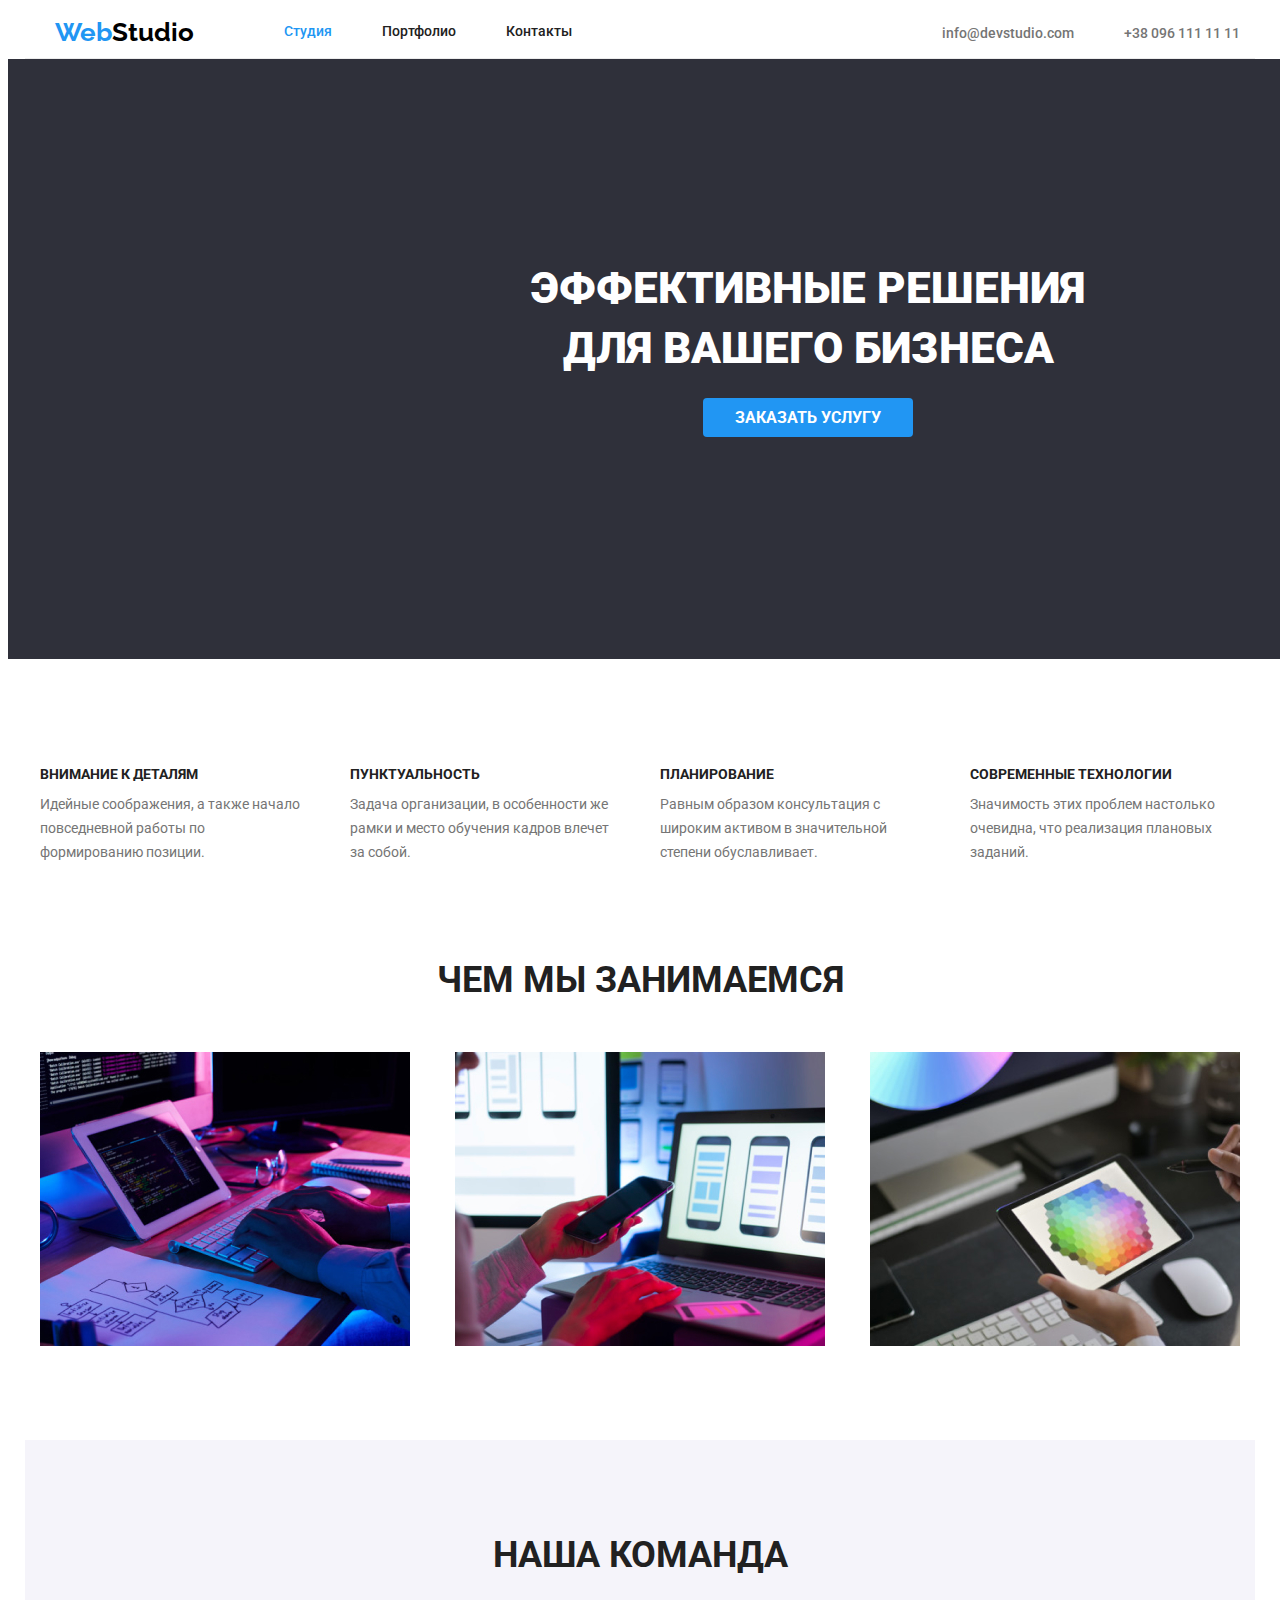
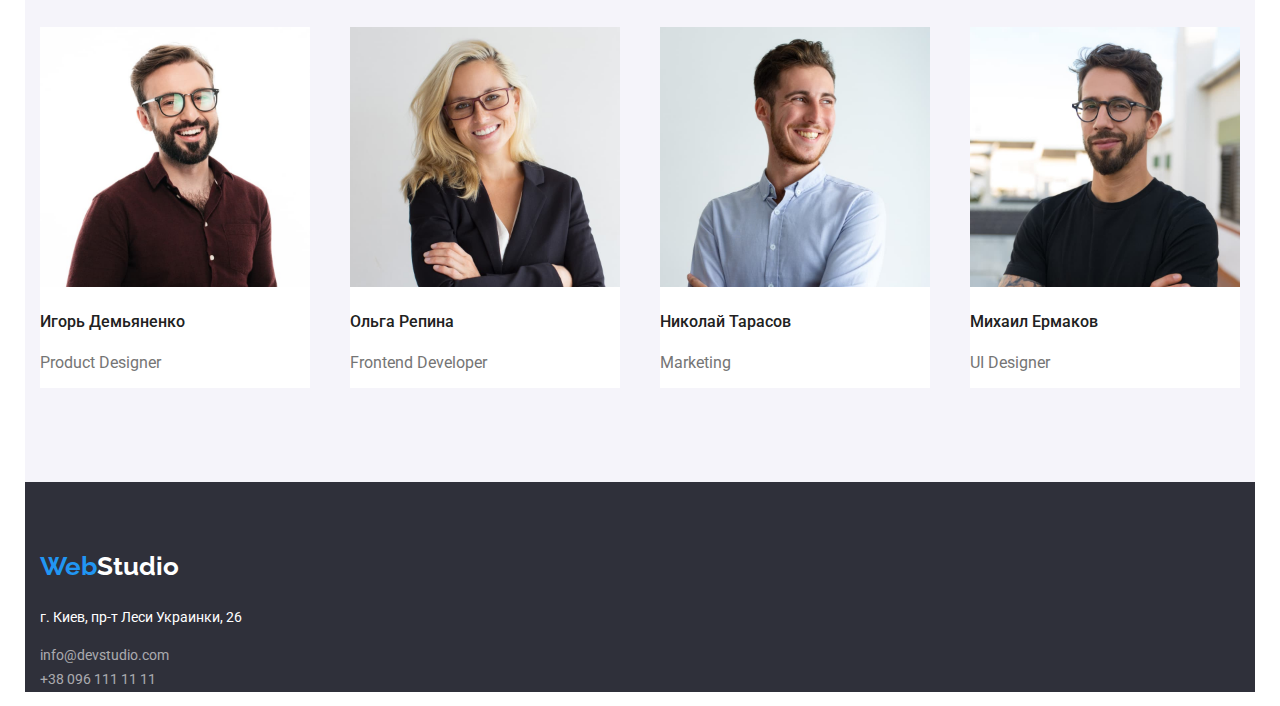
==== commit 3ad700d8: "17.51" ====
--- a/index.html
+++ b/index.html
@@ -13,14 +13,14 @@
 <body class="body">
     <!--main container-->
  
-    <header class="page-header">
+    <header class="page-header container">
         
        <nav class="main-nav">
          <a href="./index.html" class="logo"><span class="logo-word"> Web</span>Studio</a>
 
             <ul class="site-nav">
                     
-                 <li><a class="link" href="./index.html"> Студия</a></li>  
+                 <li><a class="link current" href="./index.html"> Студия</a></li>  
                  <li><a class="link" href="./portfolio.html"> Портфолио</a></li> 
                  <li><a class="link" href="#">Контакты</a> </li>
            </ul>
@@ -45,7 +45,7 @@
          </section>
 
        
-                  <section class="tasks">
+                  <section class="tasks container">
                       <h2 class="visually-hidden">Приоритеты</h2>
                       <ul class="display-tasks">
        
@@ -77,7 +77,7 @@
                      
        
        
-                <section class="works">
+                <section class="works container">
                     <h2 class="title">Чем мы занимаемся</h2>
                     <ul class="display-works">
                     <li class="work"><img src="./images/box-1.jpg" alt=""></li>
@@ -90,7 +90,7 @@
              
                 <!--team-->
        
-                       <section class="container-team ">
+                       <section class="container-team container">
                         <h2 class="team">Наша команда</h2>
                            
                             <ul class="title-team">
@@ -126,7 +126,7 @@
 
     </main>
  <!--basement-->
-    <footer class="basement">
+    <footer class="basement container">
 
         
         <a href="./index.html" class="logo-basement"><span class="logo-word"> Web</span>Studio</a>
--- a/css/main.css
+++ b/css/main.css
@@ -46,13 +46,20 @@
   color: var(--main-color-title);
   font-family: Roboto, sans-serif;
 
-  width: 1170px;
+  max-width: 1600px;
+  /* width: 1200px;
   margin: 0 auto;
-  padding: 0 15px;
-
-}
-
-
+  padding: 0 15px; */
+
+}
+
+.container {
+  width: 1200px;
+  margin-left: auto;
+  margin-right: auto;
+  padding-left: 15px;
+  padding-right: 15px;
+}
 
 /* header */
 .page-header {
@@ -131,7 +138,7 @@
   line-height: 1.71;
  
   padding-top: 60px;
-
+ 
 
 }
 
@@ -229,6 +236,7 @@
 .display-works {
   display: flex;
   margin: 0;
+  justify-content: space-between;
 
 }
 
@@ -279,7 +287,10 @@
   font-weight: 400;
   font-size: 14px;
   line-height: 1.71;
-}
+  margin: 0;
+ 
+}
+
 
 .display-works {
   padding: 0;
@@ -296,8 +307,9 @@
   margin: 0;
 }
 
-.container-team {
+.container-team.container {
   background-color: var(--team-bcg);
+  
 }
 
 .team {
@@ -322,6 +334,8 @@
   margin: 0;
   padding-top: 50px ; 
   padding-bottom: 94px;
+  justify-content: space-between;
+  /* flex-basis: calc(100% / 3); */
 }
 
 .teamates {
@@ -388,6 +402,7 @@
   font-weight: 700;
   font-size: 18px;
   line-height: 2;
+  margin: 0;
 }
 
 .flex-contaner {
@@ -395,18 +410,28 @@
   flex-wrap: wrap;
   padding: 15px;
   margin-bottom: 94px;
+ 
 }
 
 .flex-element {
-  width: 370px;
-  margin-right: 30px;
+  flex-basis: calc(100% / 3);
+ 
+  display: block;
   margin-top: 34px;
- 
-/* 
-  border: 1px solid #EEEEEE; */
+  
+
 }
 
 .flex-element:nth-child(3n) {
   margin-right: 0;
 }
 
+
+.port-works {
+ max-width: 370px;
+  border: 1px solid #EEEEEE;
+  box-sizing: border-box;
+
+  padding: 20px 24px;
+ margin: 0;
+}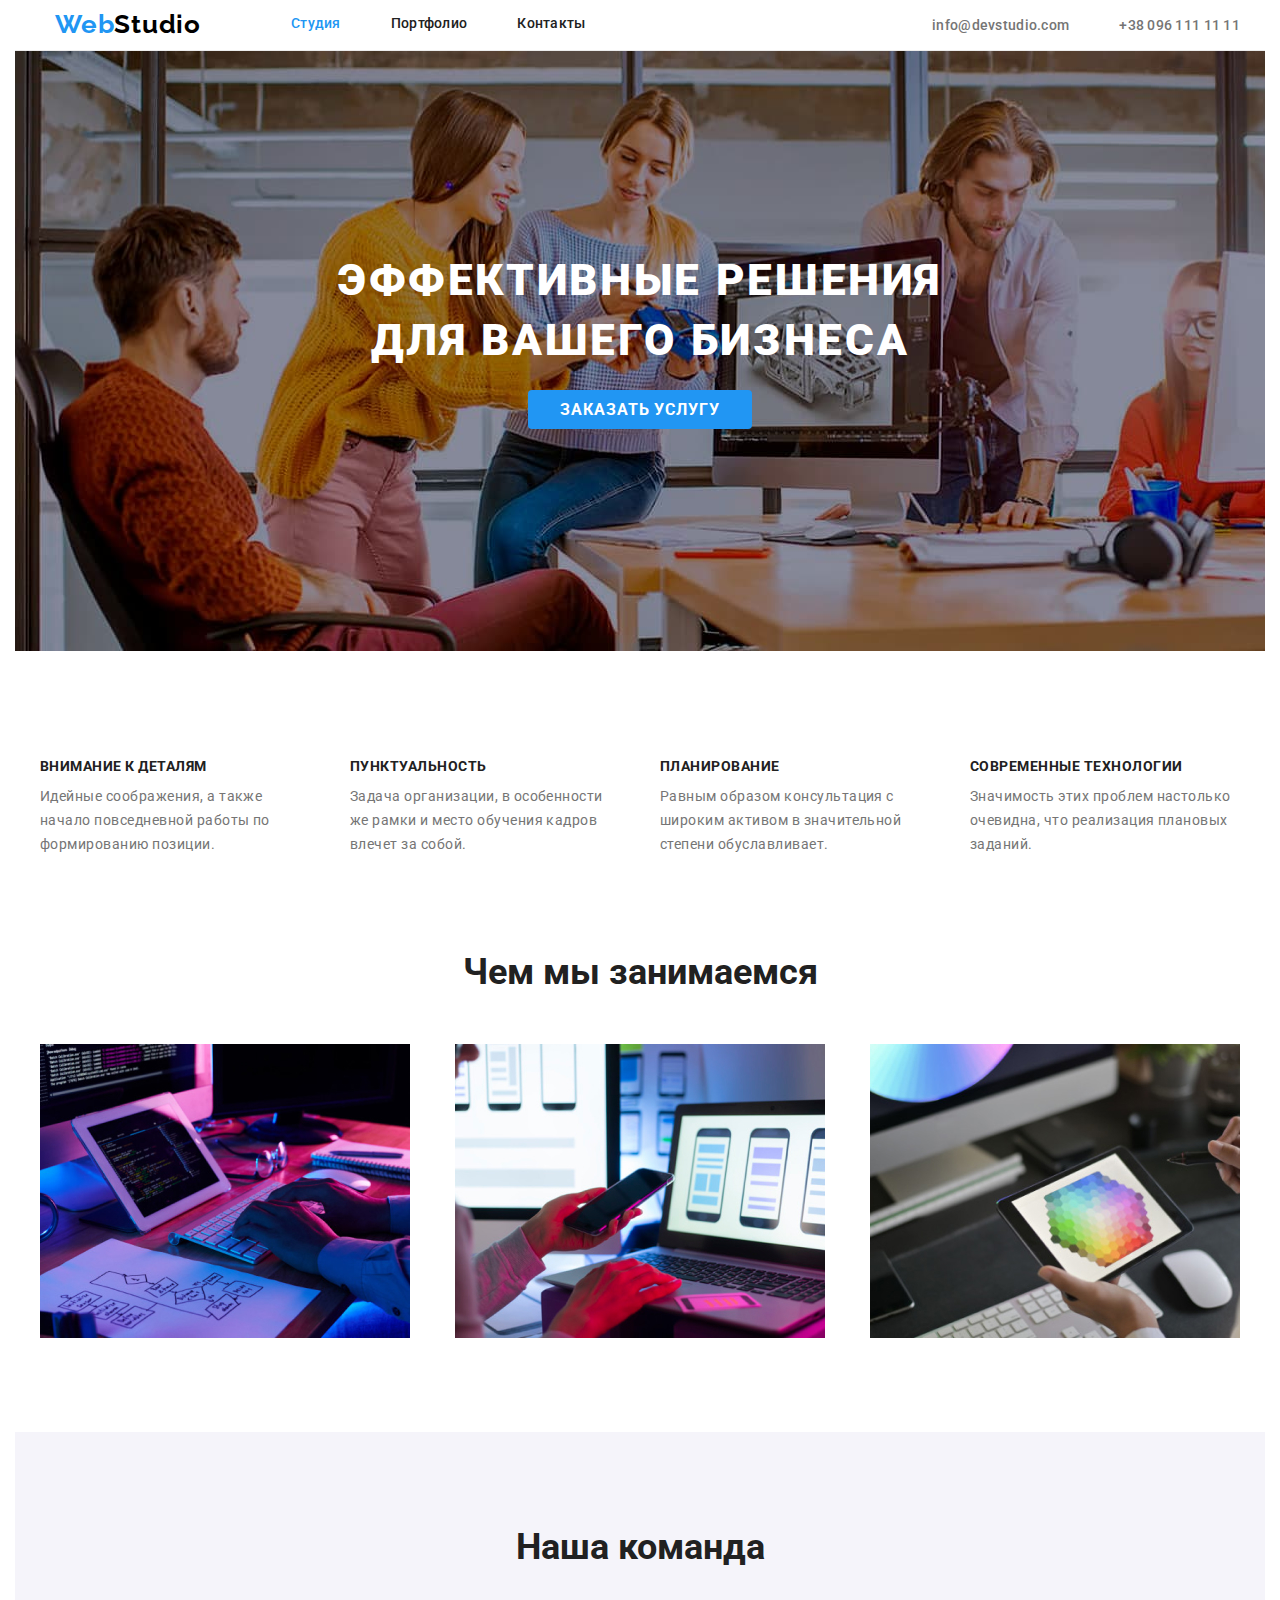
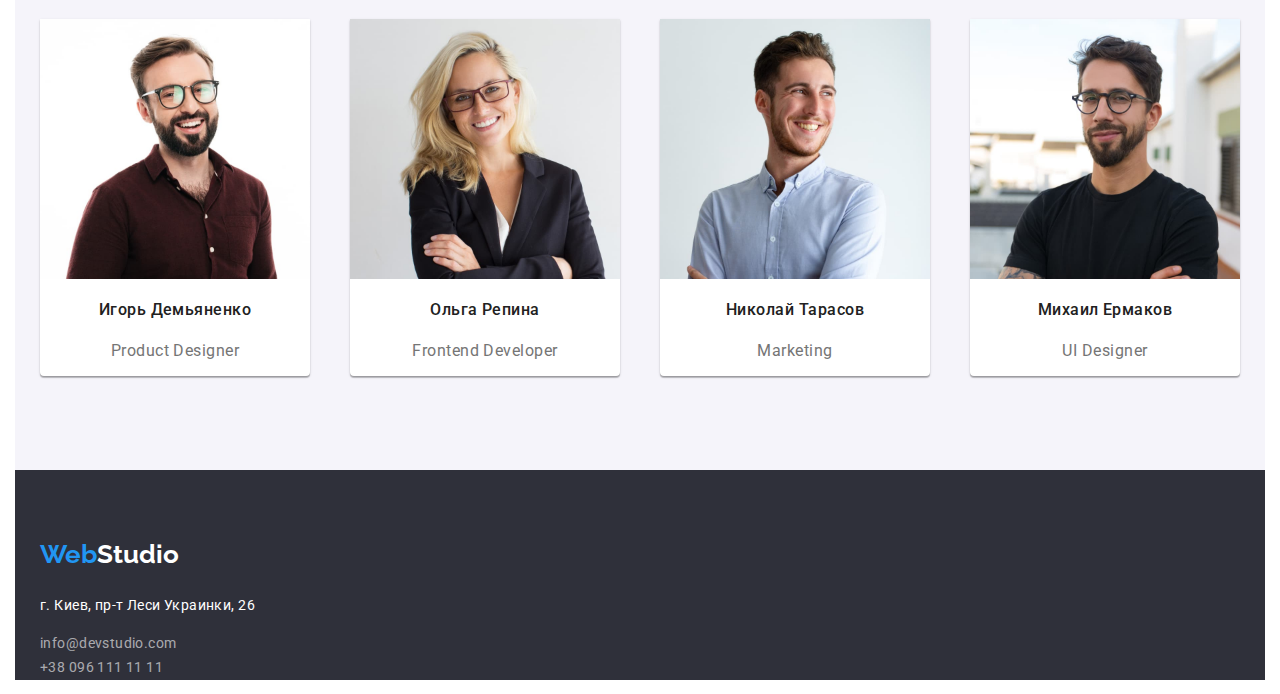
==== commit 5567ba96: "исправления" ====
--- a/index.html
+++ b/index.html
@@ -13,25 +13,28 @@
 <body class="body">
     <!--main container-->
  
-    <header class="page-header container">
+    <header class="page-header ">
         
-       <nav class="main-nav">
-         <a href="./index.html" class="logo"><span class="logo-word"> Web</span>Studio</a>
-
-            <ul class="site-nav">
-                    
-                 <li><a class="link current" href="./index.html"> Студия</a></li>  
-                 <li><a class="link" href="./portfolio.html"> Портфолио</a></li> 
-                 <li><a class="link" href="#">Контакты</a> </li>
-           </ul>
-
-      </nav>
-
-
-            <ul class="site-nav nav-auth">
-             <li><a class="link auth" href="mailto:info@devstudio.com"> info@devstudio.com</a></li>
-             <li><a class="link auth" href="tel:+380961111111"> +38 096 111 11 11</a></li>
-            </ul>
+        <!-- <div> -->
+      <div class="container">
+        <nav class="main-nav">
+            <a href="./index.html" class="logo"><span class="logo-word"> Web</span>Studio</a>
+   
+               <ul class="site-nav">
+                       
+                    <li><a class="link current" href="./index.html"> Студия</a></li>  
+                    <li><a class="link" href="./portfolio.html"> Портфолио</a></li> 
+                    <li><a class="link" href="#">Контакты</a> </li>
+              </ul>
+   
+         </nav>
+   
+   
+               <ul class="site-nav nav-auth">
+                <li><a class="link auth" href="mailto:info@devstudio.com"> info@devstudio.com</a></li>
+                <li><a class="link auth" href="tel:+380961111111"> +38 096 111 11 11</a></li>
+               </ul>
+      </div>
 
     </header>
 
@@ -45,53 +48,62 @@
          </section>
 
        
-                  <section class="tasks container">
-                      <h2 class="visually-hidden">Приоритеты</h2>
-                      <ul class="display-tasks">
-       
-                           <li class="priority-tasks">
-                           <h3 class="title-tasks">Внимание к деталям</h3>
-                           <p class="main-task">Идейные соображения, а также начало повседневной работы по формированию позиции.</p>
-                           </li>
-       
-       
-                           <li class="priority-tasks">
-                           <h3 class="title-tasks">Пунктуальность</h3>
-                           <p class="main-task">Задача организации, в особенности же рамки и место обучения кадров влечет за собой.</p>
-                           </li>
-       
-                           <li class="priority-tasks">
-                           <h3 class="title-tasks">Планирование</h3>
-                           <p class="main-task">Равным образом консультация с широким активом в значительной степени обуславливает.</p>
-                           </li>
-       
-                           <li class="priority-tasks">
-                           <h3 class="title-tasks">Современные технологии</h3>
-                           <p class="main-task">Значимость этих проблем настолько очевидна, что реализация плановых заданий.</p>
-                           </li>
-       
-                           
-                      </ul>
+                  <section class="tasks ">
+                      <div class="container">
+                        <h2 class="visually-hidden">Приоритеты</h2>
+                        <ul class="display-tasks">
+         
+                             <li class="priority-tasks">
+                             <h3 class="title-tasks">Внимание к деталям</h3>
+                             <p class="main-task">Идейные соображения, а также начало повседневной работы по формированию позиции.</p>
+                             </li>
+         
+         
+                             <li class="priority-tasks">
+                             <h3 class="title-tasks">Пунктуальность</h3>
+                             <p class="main-task">Задача организации, в особенности же рамки и место обучения кадров влечет за собой.</p>
+                             </li>
+         
+                             <li class="priority-tasks">
+                             <h3 class="title-tasks">Планирование</h3>
+                             <p class="main-task">Равным образом консультация с широким активом в значительной степени обуславливает.</p>
+                             </li>
+         
+                             <li class="priority-tasks">
+                             <h3 class="title-tasks">Современные технологии</h3>
+                             <p class="main-task">Значимость этих проблем настолько очевидна, что реализация плановых заданий.</p>
+                             </li>
+         
+                             
+                        </ul>
+                      </div>
                   </section>
        
                      
        
        
-                <section class="works container">
-                    <h2 class="title">Чем мы занимаемся</h2>
-                    <ul class="display-works">
-                    <li class="work"><img src="./images/box-1.jpg" alt=""></li>
-                    <li class="work"><img src="./images/box-2.jpg" alt=""></li>
-                    <li class="work"><img src="./images/box-3.jpg" alt=""></li>
+                <section class="works ">
+                  
+                    <div class="container">
 
-                </ul>
+                        <h2 class="title">Чем мы занимаемся</h2>
+                        <ul class="display-works">
+    
+                            <li class="work"><img src="./images/box-1.jpg" alt=""></li>
+                            <li class="work"><img src="./images/box-2.jpg" alt=""></li>
+                            <li class="work"><img src="./images/box-3.jpg" alt=""></li>
+    
+                        </ul>
+                    </div>
        
                 </section>
              
                 <!--team-->
        
-                       <section class="container-team container">
-                        <h2 class="team">Наша команда</h2>
+                       <section class="container-team">
+                        
+                        <div class="container">
+                            <h2 class="team">Наша команда</h2>
                            
                             <ul class="title-team">
                            
@@ -120,16 +132,17 @@
                               </li>
        
                           </ul>
+                        </div>
        
                         </section>
 
 
     </main>
  <!--basement-->
-    <footer class="basement container">
+    <footer class="basement ">
 
-        
-        <a href="./index.html" class="logo-basement"><span class="logo-word"> Web</span>Studio</a>
+        <div class="container">
+            <a href="./index.html" class="logo-basement"><span class="logo-word"> Web</span>Studio</a>
 
             <address>
                  
@@ -142,6 +155,9 @@
               
               <li> <a class="info" href="tel:+380961111111"> +38 096 111 11 11</a>   </li>      
              </ul>    
+        </div>
+        
+        
             
              
    </footer>
--- a/css/main.css
+++ b/css/main.css
@@ -40,20 +40,27 @@
   list-style: none;
 }
 
+img {
+  display: block;
+  max-width: 100%;
+  height: auto;
+}
+
 /* body */
 .body {
   background-color: var(--main-color-header);
   color: var(--main-color-title);
-  font-family: Roboto, sans-serif;
-
-  max-width: 1600px;
-  /* width: 1200px;
+  font-family: "Roboto", sans-serif;
+
+ 
+  /* width: 1200px; */
   margin: 0 auto;
-  padding: 0 15px; */
+  padding: 0 15px;
 
 }
 
 .container {
+
   width: 1200px;
   margin-left: auto;
   margin-right: auto;
@@ -73,10 +80,15 @@
 border-bottom: 1px solid #ECECEC;
 }
 
+.page-header .container {
+  display: flex;
+}
+
 .main-nav {
   display: flex;
-  margin-right: 93px;
-}
+  /* margin-right: 93px; */
+}
+
 .site-nav .link.current {
   color: var(--hover-focus);
 }
@@ -85,8 +97,9 @@
  
   color: var(--main-color-title);
   text-decoration: none;
-  font-family: Roboto, sans-serif;
+  font-family: "Roboto", sans-serif;
   margin-left: 50px;
+  letter-spacing: 0.02em;
   
 }
 
@@ -99,13 +112,13 @@
   justify-content: flex-end;
   margin: 0;
   margin-left: auto;
+  letter-spacing: 0.02em;
+  align-items: center;
 }
 
 .auth {
   color: var(--main-color-text);
  
-  
- 
 }
 
 .link:hover, .link:focus {
@@ -114,64 +127,70 @@
 
 .logo {
   color: #000000;
-  font-family: Raleway, sans-serif;
+  font-family: "Raleway", sans-serif;
+  font-weight: 700;
+  font-size: 26px;
+  line-height: 1.92;
+  letter-spacing: 0.03em;
+  text-decoration: none;
+  
+  padding-left: 15px;
+}
+
+.logo-word {
+  color: var(--hover-focus);
+}
+
+
+
+/* footer */
+.basement {
+  background-color: var(--main-color-footer);
+
+  font-weight: 400;
+  font-size: 14px;
+  line-height: 1.71;
+ 
+  padding-top: 60px;
+ 
+
+}
+.basement.port {
+  margin-top: 94px;
+}
+
+.address {
+  color: var(--main-color-header);
+  
+  font-size: 14px;
+  line-height: 1.71;
+  font-style: normal;
+  text-decoration: none;
+  letter-spacing: 0.03em;
+}
+
+.info-nav {
+  padding: 0;  
+}
+
+.info {
+  color: rgba(255, 255, 255, 0.6);
+
+  font-size: 14px;
+  line-height: 1.71;
+  text-decoration: none;
+  letter-spacing: 0.03em;
+ 
+}
+
+.logo-basement {
+  color: #FFFFFF;
+  font-family: "Raleway", sans-serif;
   font-weight: 700;
   font-size: 26px;
   line-height: 1.92;
   text-decoration: none;
   
-  padding-left: 15px;
-}
-
-.logo-word {
-  color: var(--hover-focus);
-}
-
-
-
-/* footer */
-.basement {
-  background-color: var(--main-color-footer);
-
-  font-weight: 400;
-  font-size: 14px;
-  line-height: 1.71;
- 
-  padding-top: 60px;
- 
-
-}
-
-.address {
-  color: var(--main-color-header);
-  
-  font-size: 14px;
-  line-height: 1.71;
-  font-style: normal;
-  text-decoration: none;
-}
-
-.info-nav {
-  padding: 0;  
-}
-
-.info {
-  color: rgba(255, 255, 255, 0.6);
-
-  font-size: 14px;
-  line-height: 1.71;
-  text-decoration: none;
- 
-}
-
-.logo-basement {
-  color: #FFFFFF;
-  font-family: Raleway, sans-serif;
-  font-weight: 700;
-  font-size: 26px;
-  line-height: 1.92;
-  text-decoration: none;
-  
 }
 
 
@@ -180,9 +199,10 @@
 .hero,
 .title-hero {
   color: var(--main-color-header);
-  background-color: #2F303A;
- 
-  font-family: 'Roboto', sans-serif;
+  /* background-color: #2F303A; */
+  background-image: url(../images/bcghero.jpg);
+ 
+  font-family: "Roboto", sans-serif;
 
   font-weight: 900;
   font-size: 44px;
@@ -190,6 +210,7 @@
   text-align: center;
   justify-content: center;
   margin: 0;
+  letter-spacing: 0.06em;
 
  
   text-transform: uppercase;
@@ -200,7 +221,7 @@
   
 }
 .hero{
-  width: 1600px; 
+  max-width: 1600px; 
   min-height: 600px;
   align-items: center;
 }
@@ -226,6 +247,7 @@
   font-size: 16px;
   line-height: 1.87;
   text-decoration: none;
+  letter-spacing: 0.06em;
 
   margin-top: 30px;  
   border-radius: 4px;
@@ -237,6 +259,7 @@
   display: flex;
   margin: 0;
   justify-content: space-between;
+  letter-spacing: 0.03em;
 
 }
 
@@ -246,7 +269,7 @@
   line-height: 1.2;
   text-align: center;
 
-  text-transform: uppercase;
+  
 
   margin: 0;
   padding-top: 94px;
@@ -265,7 +288,9 @@
   margin-left: 30px;
   width: 270px;
   flex-direction: row; 
-}
+  letter-spacing: 0.03em;
+}
+
 .priority-tasks:nth-child(1) {
   margin: 0;
 
@@ -307,7 +332,7 @@
   margin: 0;
 }
 
-.container-team.container {
+.container-team  {
   background-color: var(--team-bcg);
   
 }
@@ -321,7 +346,6 @@
  line-height: 1.2;
  text-align: center;
 
- text-transform: uppercase;
  padding-top: 94px;
 
  
@@ -335,6 +359,9 @@
   padding-top: 50px ; 
   padding-bottom: 94px;
   justify-content: space-between;
+  letter-spacing: 0.03em;
+
+  
   /* flex-basis: calc(100% / 3); */
 }
 
@@ -342,7 +369,11 @@
   display: block;
   margin-left: 30px;
   background-color: var(--main-color-header);
- 
+  box-shadow: 0px 1px 3px rgba(0, 0, 0, 0.12), 0px 1px 1px rgba(0, 0, 0, 0.14), 0px 2px 1px rgba(0, 0, 0, 0.2);
+  border-radius: 0px 0px 4px 4px; 
+ 
+  text-align: center;
+  letter-spacing: 0.03em;
 }
 
 .teamates:nth-child(1) {
@@ -370,13 +401,18 @@
   display: flex;
   justify-content: center;
   padding-top: 94px;
-
-}
-
+  border: transparent;
+}
+
+.btn-nav:first-child {
+  margin: 0;
+}
 
 .btn:hover, .btn:focus {
 color: var(--main-color-header) ;
 background-color: var(--hover-focus);
+
+border: transparent;
 }
 
 .btn {
@@ -386,8 +422,9 @@
   font-weight: 500;
   font-size: 16px;
   line-height: 1.62;
-  font-family: Roboto, sans-serif;
-
+  font-family: "Roboto", sans-serif;
+
+  border: transparent;
   margin-left: 8px;
   border-radius: 4px;
   padding: 6px 22px;
@@ -406,19 +443,54 @@
 }
 
 .flex-contaner {
-  display: flex;
+  /* display: flex;
   flex-wrap: wrap;
-  padding: 15px;
-  margin-bottom: 94px;
- 
-}
+  margin-top: 34px; */
+  padding: 0;
+  margin: 0;
+ 
+  list-style: none;
+
+  --flex-element: 30px;
+  display: flex;
+  flex-wrap: wrap;
+  margin-left: calc(-1 * var(--flex-element));
+  margin-top: calc(-1 * var(--flex-element));
+ 
+}
+
+/* .card-set  {
+   --flex-element: 30px;
+  display: flex;
+  flex-wrap: wrap;
+  margin-left: calc(-1 * var(--flex-element));
+  margin-top: calc(-1 * var(--flex-element));
+
+  .card-set {
+  padding: 0;
+  margin: 0;
+  list-style: none;
+
+  display: flex;
+  flex-wrap: wrap;
+  margin-left: calc(-1 * var(--card-set-gap));
+  margin-top: calc(-1 * var(--card-set-gap));
+} */
 
 .flex-element {
-  flex-basis: calc(100% / 3);
+  /* flex-basis: calc(100% / 3);
  
   display: block;
-  margin-top: 34px;
-  
+  --flex-element: 30px;
+  display: flex;
+  flex-wrap: wrap;
+  margin-left: calc(-1 * var(--flex-element));
+  margin-top: calc(-1 * var(--flex-element)); */
+ 
+   
+  flex-basis: calc(100% / 3 - var(--flex-element));
+  margin-left: var(--flex-element);
+  margin-top: var(--flex-element);
 
 }
 
@@ -434,4 +506,4 @@
 
   padding: 20px 24px;
  margin: 0;
-}+}
